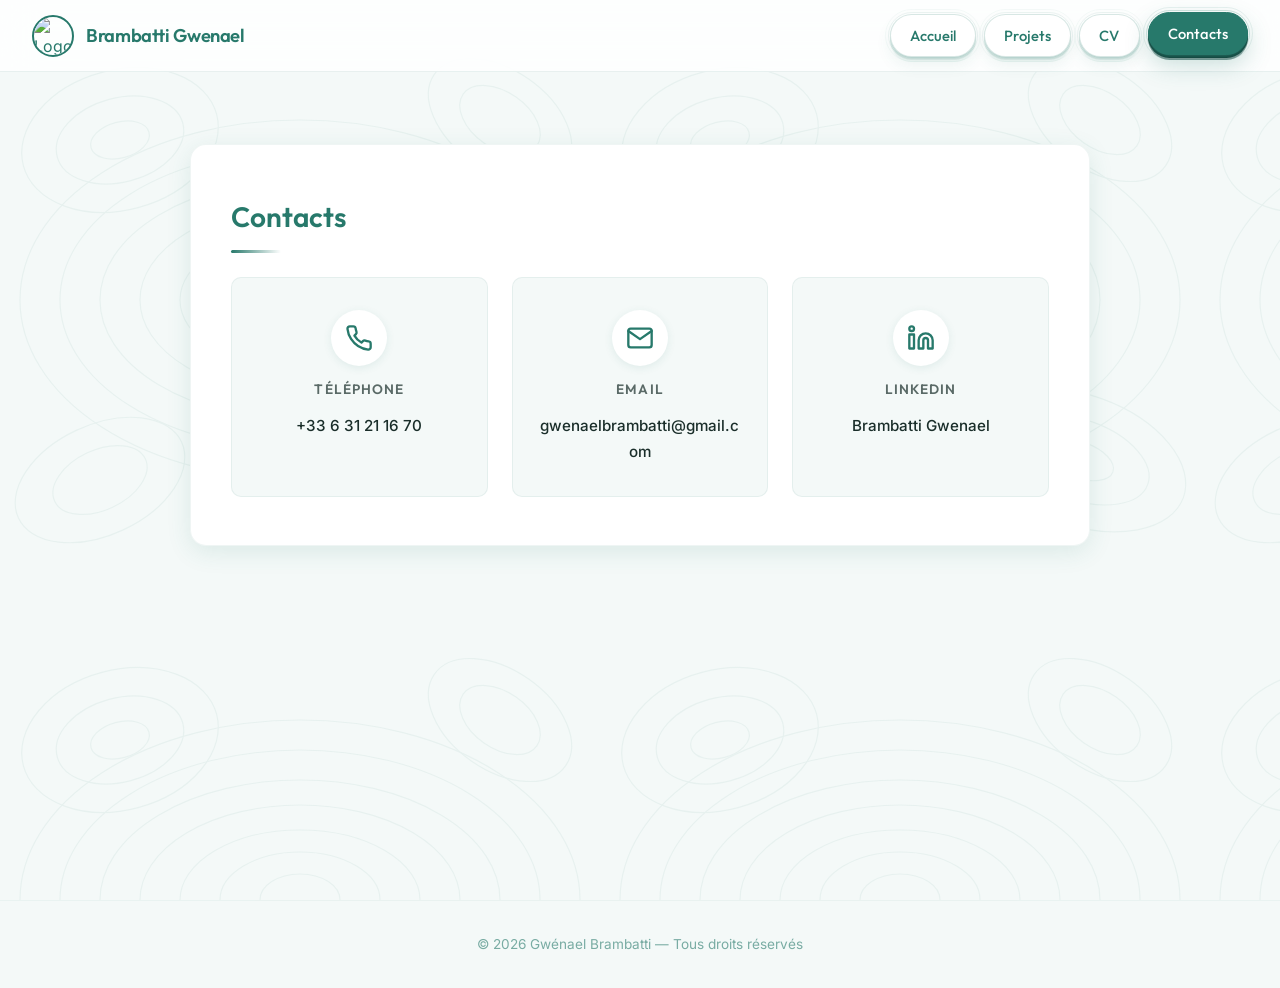
==== contacts.html @ aa177677 "update" ====
<!DOCTYPE html>
<html lang="fr">
<head>
  <meta charset="UTF-8">
  <meta name="viewport" content="width=device-width, initial-scale=1.0">
  <meta name="description" content="Contactez Gwénael Brambatti — Géomaticien spécialisé en analyse spatiale et cartographie.">
  <meta name="keywords" content="contact géomaticien, Gwénael Brambatti, LinkedIn, email">
  <meta name="author" content="Gwénael Brambatti">
  <title>Contacts — Gwénael Brambatti</title>
  <link rel="icon" href="Logo Gwen web.ico" type="image/x-icon">
  <link rel="preconnect" href="https://fonts.googleapis.com">
  <link rel="preconnect" href="https://fonts.gstatic.com" crossorigin>
  <link href="https://fonts.googleapis.com/css2?family=Inter:wght@300;400;500;600;700&family=Outfit:wght@300;400;500;600;700&display=swap" rel="stylesheet">
  <link rel="stylesheet" href="style.css">
</head>
<body>

  <!-- ============ HEADER / NAVIGATION ============ -->
  <header class="site-header" id="site-header">
    <div class="header-inner">
      <a href="index.html" class="logo-group">
        <img src="Logo.png" alt="Logo Gwénael Brambatti" class="logo-img">
        <span class="logo-name">Brambatti Gwenael</span>
      </a>

      <button class="hamburger" id="hamburger-btn" aria-label="Ouvrir le menu" aria-expanded="false">
        <span class="hamburger-line"></span>
        <span class="hamburger-line"></span>
        <span class="hamburger-line"></span>
      </button>

      <nav class="main-nav" id="main-nav">
        <ul class="nav-list">
          <li><a href="index.html" class="nav-link topo-btn">Accueil</a></li>
          <li><a href="projets.html" class="nav-link topo-btn">Projets</a></li>
          <li><a href="cv.html" class="nav-link topo-btn">CV</a></li>
          <li><a href="contacts.html" class="nav-link topo-btn active">Contacts</a></li>
        </ul>
      </nav>
    </div>
  </header>

  <main>

    <!-- ============ CONTACTS ============ -->
    <section id="contacts" class="section section-contacts">

      <div class="segment slide-left" data-reveal>
        <div class="segment-inner">
          <h2 class="segment-title">Contacts</h2>
          <div class="segment-body">
            <div class="contacts-grid">

              <a href="tel:+33631211670" class="contact-card" id="contact-phone">
                <div class="contact-icon">
                  <svg width="28" height="28" viewBox="0 0 24 24" fill="none" stroke="currentColor" stroke-width="2" stroke-linecap="round" stroke-linejoin="round"><path d="M22 16.92v3a2 2 0 0 1-2.18 2 19.79 19.79 0 0 1-8.63-3.07 19.5 19.5 0 0 1-6-6A19.79 19.79 0 0 1 2.12 4.18 2 2 0 0 1 4.11 2h3a2 2 0 0 1 2 1.72c.127.96.361 1.903.7 2.81a2 2 0 0 1-.45 2.11L8.09 9.91a16 16 0 0 0 6 6l1.27-1.27a2 2 0 0 1 2.11-.45c.907.339 1.85.573 2.81.7A2 2 0 0 1 22 16.92z"/></svg>
                </div>
                <span class="contact-label">Téléphone</span>
                <span class="contact-value">+33 6 31 21 16 70</span>
              </a>

              <a href="mailto:gwenaelbrambatti@gmail.com" class="contact-card" id="contact-email">
                <div class="contact-icon">
                  <svg width="28" height="28" viewBox="0 0 24 24" fill="none" stroke="currentColor" stroke-width="2" stroke-linecap="round" stroke-linejoin="round"><path d="M4 4h16c1.1 0 2 .9 2 2v12c0 1.1-.9 2-2 2H4c-1.1 0-2-.9-2-2V6c0-1.1.9-2 2-2z"/><polyline points="22,6 12,13 2,6"/></svg>
                </div>
                <span class="contact-label">Email</span>
                <span class="contact-value">gwenaelbrambatti@gmail.com</span>
              </a>

              <a href="https://www.linkedin.com/in/gw%C3%A9na%C3%ABl-brambatti-621505210" target="_blank" rel="noopener noreferrer" class="contact-card" id="contact-linkedin">
                <div class="contact-icon">
                  <svg width="28" height="28" viewBox="0 0 24 24" fill="none" stroke="currentColor" stroke-width="2" stroke-linecap="round" stroke-linejoin="round"><path d="M16 8a6 6 0 0 1 6 6v7h-4v-7a2 2 0 0 0-4 0v7h-4v-7a6 6 0 0 1 6-6z"/><rect x="2" y="9" width="4" height="12"/><circle cx="4" cy="4" r="2"/></svg>
                </div>
                <span class="contact-label">LinkedIn</span>
                <span class="contact-value">Brambatti Gwenael</span>
              </a>

            </div>
          </div>
        </div>
      </div>
    </section>

  </main>

  <!-- ============ FOOTER ============ -->
  <footer class="site-footer">
    <p>&copy; 2026 Gwénael Brambatti — Tous droits réservés</p>
  </footer>

  <script src="script.js"></script>
</body>
</html>
---- style.css ----
/* ======================================================
   GWÉNAEL BRAMBATTI — PORTFOLIO GÉOMATIQUE
   Palette : #27796b (vert canard) + blanc
   ====================================================== */

/* ---------- RESET & BASE ---------- */
*, *::before, *::after {
  margin: 0;
  padding: 0;
  box-sizing: border-box;
}

:root {
  --teal: #27796b;
  --teal-dark: #1d5c52;
  --teal-darker: #154a42;
  --teal-light: #33a08d;
  --teal-glass: rgba(39, 121, 107, 0.12);
  --white: #ffffff;
  --off-white: #f4f9f8;
  --text: #1a2e2a;
  --shadow-sm: 0 2px 8px rgba(39, 121, 107, 0.10);
  --shadow-md: 0 6px 24px rgba(39, 121, 107, 0.12);
  --shadow-lg: 0 12px 48px rgba(39, 121, 107, 0.16);
  --radius: 16px;
  --radius-sm: 10px;
  --transition: 0.35s cubic-bezier(0.4, 0, 0.2, 1);
  --header-h: 72px;
}

html {
  scroll-behavior: smooth;
  scroll-padding-top: var(--header-h);
}

body {
  font-family: 'Inter', system-ui, -apple-system, sans-serif;
  color: var(--text);
  background-color: var(--off-white);
  line-height: 1.7;
  overflow-x: clip;
}

/* ---------- TOPOGRAPHIC BACKGROUND ---------- */
body::before {
  content: '';
  position: fixed;
  inset: 0;
  z-index: -1;
  opacity: 0.06;
  background-image: url("data:image/svg+xml,%3Csvg xmlns='http://www.w3.org/2000/svg' width='600' height='600' viewBox='0 0 600 600'%3E%3Cg fill='none' stroke='%2327796b' stroke-width='1.2'%3E%3Cellipse cx='300' cy='300' rx='280' ry='180'/%3E%3Cellipse cx='300' cy='300' rx='240' ry='150'/%3E%3Cellipse cx='300' cy='300' rx='200' ry='120'/%3E%3Cellipse cx='300' cy='300' rx='160' ry='95'/%3E%3Cellipse cx='300' cy='300' rx='120' ry='70'/%3E%3Cellipse cx='300' cy='300' rx='80' ry='48'/%3E%3Cellipse cx='300' cy='300' rx='40' ry='26'/%3E%3Cellipse cx='120' cy='140' rx='100' ry='70' transform='rotate(-15 120 140)'/%3E%3Cellipse cx='120' cy='140' rx='65' ry='42' transform='rotate(-15 120 140)'/%3E%3Cellipse cx='120' cy='140' rx='30' ry='18' transform='rotate(-15 120 140)'/%3E%3Cellipse cx='480' cy='460' rx='110' ry='65' transform='rotate(20 480 460)'/%3E%3Cellipse cx='480' cy='460' rx='72' ry='40' transform='rotate(20 480 460)'/%3E%3Cellipse cx='480' cy='460' rx='35' ry='18' transform='rotate(20 480 460)'/%3E%3Cellipse cx='500' cy='120' rx='80' ry='50' transform='rotate(35 500 120)'/%3E%3Cellipse cx='500' cy='120' rx='45' ry='28' transform='rotate(35 500 120)'/%3E%3Cellipse cx='100' cy='480' rx='90' ry='55' transform='rotate(-25 100 480)'/%3E%3Cellipse cx='100' cy='480' rx='50' ry='30' transform='rotate(-25 100 480)'/%3E%3C/g%3E%3C/svg%3E");
  background-size: 600px 600px;
}

/* ---------- HEADER ---------- */
.site-header {
  position: fixed;
  top: 0;
  left: 0;
  right: 0;
  z-index: 1000;
  height: var(--header-h);
  background: rgba(255, 255, 255, 0.82);
  backdrop-filter: blur(18px) saturate(180%);
  -webkit-backdrop-filter: blur(18px) saturate(180%);
  border-bottom: 1px solid rgba(39, 121, 107, 0.10);
  transition: box-shadow var(--transition), background var(--transition);
}

.site-header.scrolled {
  box-shadow: 0 4px 24px rgba(39, 121, 107, 0.12);
  background: rgba(255, 255, 255, 0.94);
}

.header-inner {
  max-width: 1280px;
  margin: 0 auto;
  height: 100%;
  padding: 0 2rem;
  display: flex;
  align-items: center;
  justify-content: space-between;
}

/* Logo */
.logo-group {
  display: flex;
  align-items: center;
  gap: 0.75rem;
  text-decoration: none;
  color: var(--teal);
  flex-shrink: 0;
}

.logo-img {
  width: 42px;
  height: 42px;
  border-radius: 50%;
  object-fit: cover;
  border: 2px solid var(--teal);
  transition: transform var(--transition);
}

.logo-group:hover .logo-img {
  transform: rotate(15deg) scale(1.08);
}

.logo-name {
  font-family: 'Outfit', sans-serif;
  font-size: 1.15rem;
  font-weight: 600;
  letter-spacing: -0.02em;
}

/* Nav */
.nav-list {
  display: flex;
  gap: 0.5rem;
  list-style: none;
}

/* ---- TOPOGRAPHIC 3D BUTTONS ---- */
.topo-btn {
  position: relative;
  display: inline-block;
  padding: 0.5rem 1.2rem;
  font-family: 'Outfit', sans-serif;
  font-size: 0.92rem;
  font-weight: 500;
  color: var(--teal);
  text-decoration: none;
  background: var(--white);
  border-radius: 30px;
  cursor: pointer;
  transition: all var(--transition);
  /* Multi-layered contour-line shadow for 3D topo effect */
  box-shadow:
    0 1px 0 0 rgba(39, 121, 107, 0.15),
    0 3px 0 0 rgba(39, 121, 107, 0.10),
    0 5px 0 0 rgba(39, 121, 107, 0.06),
    0 8px 16px rgba(39, 121, 107, 0.08);
  border: 1.5px solid rgba(39, 121, 107, 0.18);
}

.topo-btn::before {
  content: '';
  position: absolute;
  inset: -3px;
  border-radius: 33px;
  border: 1px solid rgba(39, 121, 107, 0.08);
  pointer-events: none;
  transition: all var(--transition);
}

.topo-btn::after {
  content: '';
  position: absolute;
  inset: -6px;
  border-radius: 36px;
  border: 1px solid rgba(39, 121, 107, 0.04);
  pointer-events: none;
  transition: all var(--transition);
}

.topo-btn:hover,
.topo-btn.active {
  color: var(--white);
  background: var(--teal);
  border-color: var(--teal);
  box-shadow:
    0 1px 0 0 var(--teal-dark),
    0 3px 0 0 var(--teal-darker),
    0 5px 0 0 rgba(21, 74, 66, 0.5),
    0 10px 24px rgba(39, 121, 107, 0.25);
  transform: translateY(-2px);
}

.topo-btn:hover::before,
.topo-btn.active::before {
  border-color: rgba(39, 121, 107, 0.2);
}

.topo-btn:hover::after,
.topo-btn.active::after {
  border-color: rgba(39, 121, 107, 0.1);
}

.topo-btn:active {
  transform: translateY(0);
  box-shadow:
    0 1px 0 0 var(--teal-dark),
    0 2px 0 0 var(--teal-darker),
    0 4px 12px rgba(39, 121, 107, 0.18);
}

/* ---------- HAMBURGER ---------- */
.hamburger {
  display: none;
  flex-direction: column;
  justify-content: center;
  gap: 5px;
  width: 36px;
  height: 36px;
  background: none;
  border: none;
  cursor: pointer;
  padding: 4px;
  z-index: 1100;
}

.hamburger-line {
  display: block;
  width: 100%;
  height: 2.5px;
  background: var(--teal);
  border-radius: 2px;
  transition: all 0.3s ease;
  transform-origin: center;
}

.hamburger.open .hamburger-line:nth-child(1) {
  transform: rotate(45deg) translate(5px, 5px);
}

.hamburger.open .hamburger-line:nth-child(2) {
  opacity: 0;
}

.hamburger.open .hamburger-line:nth-child(3) {
  transform: rotate(-45deg) translate(5px, -5px);
}

/* ---------- SECTIONS ---------- */
.section {
  min-height: 100vh;
  padding: 6rem 2rem 4rem;
  display: flex;
  flex-direction: column;
  align-items: center;
  overflow-x: clip;
}

.section:first-of-type {
  padding-top: calc(var(--header-h) + 2rem);
}

/* ---------- HERO ---------- */
.hero {
  display: flex;
  align-items: center;
  justify-content: center;
  text-align: center;
  padding: 4rem 1rem 3rem;
  width: 100%;
}

.hero-content {
  animation: heroFadeIn 1.2s ease-out forwards;
}

.hero-title {
  font-family: 'Outfit', sans-serif;
  font-size: clamp(2.4rem, 6vw, 4.5rem);
  font-weight: 700;
  color: var(--teal);
  letter-spacing: -0.03em;
  line-height: 1.15;
}

.hero-title .accent {
  display: block;
  background: linear-gradient(135deg, var(--teal), var(--teal-light));
  -webkit-background-clip: text;
  background-clip: text;
  -webkit-text-fill-color: transparent;
}

.hero-subtitle {
  margin-top: 1rem;
  font-size: clamp(1rem, 2.5vw, 1.35rem);
  font-weight: 300;
  color: var(--teal-dark);
  letter-spacing: 0.12em;
  text-transform: uppercase;
}

.hero-divider {
  margin: 2rem auto 0;
  width: 80px;
  height: 3px;
  background: linear-gradient(90deg, transparent, var(--teal), transparent);
  border-radius: 4px;
}

@keyframes heroFadeIn {
  from {
    opacity: 0;
    transform: translateY(40px);
  }
  to {
    opacity: 1;
    transform: translateY(0);
  }
}

/* ---------- SEGMENTS (Scroll Reveal Containers) ---------- */
.segment {
  width: 100%;
  max-width: 900px;
  margin: 2.5rem auto;
  will-change: transform, opacity;
  transition: transform 0.9s cubic-bezier(0.22, 1, 0.36, 1),
              opacity 0.9s cubic-bezier(0.22, 1, 0.36, 1);
}

/* Initial states — off-screen */
.slide-left {
  transform: translateX(-80px);
  opacity: 0;
}

.slide-right {
  transform: translateX(80px);
  opacity: 0;
}

/* Revealed state */
.slide-left.visible,
.slide-right.visible {
  transform: translateX(0);
  opacity: 1;
}

.segment-inner {
  background: var(--white);
  border-radius: var(--radius);
  padding: 3rem 2.5rem;
  box-shadow: var(--shadow-md);
  border: 1px solid rgba(39, 121, 107, 0.07);
  transition: box-shadow var(--transition), transform var(--transition);
}

.segment-inner:hover {
  box-shadow: var(--shadow-lg);
  transform: translateY(-4px);
}

.segment-title {
  font-family: 'Outfit', sans-serif;
  font-size: 1.75rem;
  font-weight: 600;
  color: var(--teal);
  margin-bottom: 1.5rem;
  position: relative;
  padding-bottom: 0.75rem;
}

.segment-title::after {
  content: '';
  position: absolute;
  bottom: 0;
  left: 0;
  width: 50px;
  height: 3px;
  background: linear-gradient(90deg, var(--teal), transparent);
  border-radius: 4px;
}

.segment-body p {
  margin-bottom: 1rem;
  font-size: 1.02rem;
  color: var(--text);
  line-height: 1.8;
}

.segment-body p:last-child {
  margin-bottom: 0;
}

/* ---------- CLICKABLE SEGMENT TITLE LINK ---------- */
.segment-title-link {
  text-decoration: none;
  color: inherit;
  display: block;
}

.segment-title-link .segment-title {
  transition: color var(--transition);
  cursor: pointer;
}

.segment-title-link .segment-title::before {
  content: '';
  display: inline-block;
  width: 0;
  transition: width 0.3s ease, margin 0.3s ease;
}

.segment-title-link:hover .segment-title {
  color: var(--teal-light);
}

.segment-title-link:hover .segment-title::after {
  content: ' →';
  font-weight: 300;
}

/* ---------- PROJECT CARD ---------- */
.project-card {
  overflow: hidden;
}

.project-img-wrapper {
  width: 100%;
  border-radius: var(--radius-sm);
  overflow: hidden;
  margin-bottom: 1.5rem;
  box-shadow: var(--shadow-sm);
  border: 1px solid rgba(39, 121, 107, 0.08);
}

.project-img {
  width: 100%;
  height: auto;
  display: block;
  transition: transform 0.6s cubic-bezier(0.22, 1, 0.36, 1);
}

.project-img-wrapper:hover .project-img {
  transform: scale(1.03);
}

.project-description {
  font-size: 1.02rem;
  color: var(--text);
  line-height: 1.8;
}

/* ---------- CV ---------- */
.cv-content {
  text-align: center;
}

.cv-image-wrapper {
  width: 100%;
  max-width: 700px;
  margin: 0 auto 2rem;
  border-radius: var(--radius-sm);
  overflow: hidden;
  box-shadow:
    0 4px 12px rgba(39, 121, 107, 0.10),
    0 12px 40px rgba(39, 121, 107, 0.08);
  border: 1px solid rgba(39, 121, 107, 0.08);
}

.cv-image {
  width: 100%;
  height: auto;
  display: block;
}

.btn-download {
  display: inline-flex;
  align-items: center;
  gap: 0.6rem;
  padding: 0.9rem 2rem;
  font-family: 'Outfit', sans-serif;
  font-size: 1.05rem;
  font-weight: 600;
  color: var(--white);
  background: var(--teal);
  text-decoration: none;
  border-radius: 50px;
  transition: all var(--transition);
  box-shadow:
    0 2px 0 0 var(--teal-dark),
    0 4px 0 0 var(--teal-darker),
    0 8px 20px rgba(39, 121, 107, 0.20);
}

.btn-download:hover {
  background: var(--teal-dark);
  transform: translateY(-3px);
  box-shadow:
    0 3px 0 0 var(--teal-darker),
    0 6px 0 0 rgba(21, 74, 66, 0.5),
    0 12px 28px rgba(39, 121, 107, 0.28);
}

.btn-download:active {
  transform: translateY(0);
  box-shadow:
    0 1px 0 0 var(--teal-dark),
    0 2px 8px rgba(39, 121, 107, 0.15);
}

/* ---------- CONTACTS GRID ---------- */
.contacts-grid {
  display: grid;
  grid-template-columns: repeat(auto-fit, minmax(220px, 1fr));
  gap: 1.5rem;
}

.contact-card {
  display: flex;
  flex-direction: column;
  align-items: center;
  gap: 0.75rem;
  padding: 2rem 1.5rem;
  background: var(--off-white);
  border-radius: var(--radius-sm);
  text-decoration: none;
  color: var(--text);
  border: 1px solid rgba(39, 121, 107, 0.08);
  transition: all var(--transition);
}

.contact-card:hover {
  background: var(--teal);
  color: var(--white);
  transform: translateY(-6px);
  box-shadow: var(--shadow-lg);
}

.contact-icon {
  width: 56px;
  height: 56px;
  display: flex;
  align-items: center;
  justify-content: center;
  background: var(--white);
  border-radius: 50%;
  color: var(--teal);
  box-shadow: var(--shadow-sm);
  transition: all var(--transition);
}

.contact-card:hover .contact-icon {
  background: rgba(255, 255, 255, 0.2);
  color: var(--white);
}

.contact-label {
  font-family: 'Outfit', sans-serif;
  font-size: 0.85rem;
  font-weight: 600;
  text-transform: uppercase;
  letter-spacing: 0.08em;
  opacity: 0.7;
}

.contact-value {
  font-size: 0.95rem;
  font-weight: 500;
  text-align: center;
  word-break: break-word;
}

/* ---------- FOOTER ---------- */
.site-footer {
  text-align: center;
  padding: 2rem 1rem;
  font-size: 0.85rem;
  color: var(--teal);
  opacity: 0.6;
  border-top: 1px solid rgba(39, 121, 107, 0.08);
}

/* ============ RESPONSIVE ============ */
@media (max-width: 768px) {

  :root {
    --header-h: 64px;
  }

  .hamburger {
    display: flex;
  }

  .main-nav {
    position: fixed;
    top: 0;
    right: 0;
    width: min(320px, 85vw);
    height: 100vh;
    background: rgba(255, 255, 255, 0.96);
    backdrop-filter: blur(20px);
    -webkit-backdrop-filter: blur(20px);
    padding: calc(var(--header-h) + 2rem) 2rem 2rem;
    transform: translateX(100%);
    transition: transform 0.4s cubic-bezier(0.4, 0, 0.2, 1);
    box-shadow: -8px 0 32px rgba(39, 121, 107, 0.12);
    z-index: 1050;
  }

  .main-nav.open {
    transform: translateX(0);
  }

  .nav-list {
    flex-direction: column;
    gap: 1rem;
  }

  .topo-btn {
    display: block;
    text-align: center;
    font-size: 1.1rem;
    padding: 0.85rem 1.5rem;
  }

  .logo-name {
    font-size: 1rem;
  }

  .section {
    padding: 4rem 1rem 3rem;
  }

  .segment-inner {
    padding: 2rem 1.5rem;
  }

  .hero-title {
    font-size: 2.2rem;
  }

  .contacts-grid {
    grid-template-columns: 1fr;
  }
}

@media (max-width: 480px) {
  .segment-inner {
    padding: 1.5rem 1.2rem;
  }

  .segment-title {
    font-size: 1.4rem;
  }

  .segment-body p {
    font-size: 0.95rem;
  }

  .logo-img {
    width: 34px;
    height: 34px;
  }
}

/* ---------- OVERLAY FOR MOBILE NAV ---------- */
.nav-overlay {
  display: none;
  position: fixed;
  inset: 0;
  background: rgba(39, 121, 107, 0.15);
  backdrop-filter: blur(4px);
  z-index: 1040;
  opacity: 0;
  transition: opacity 0.3s ease;
}

.nav-overlay.show {
  display: block;
  opacity: 1;
}

/* ---------- SMOOTH SCROLL INDICATOR ---------- */
@media (prefers-reduced-motion: reduce) {
  .slide-left,
  .slide-right {
    transform: none;
    opacity: 1;
  }

  .hero-content {
    animation: none;
  }
}
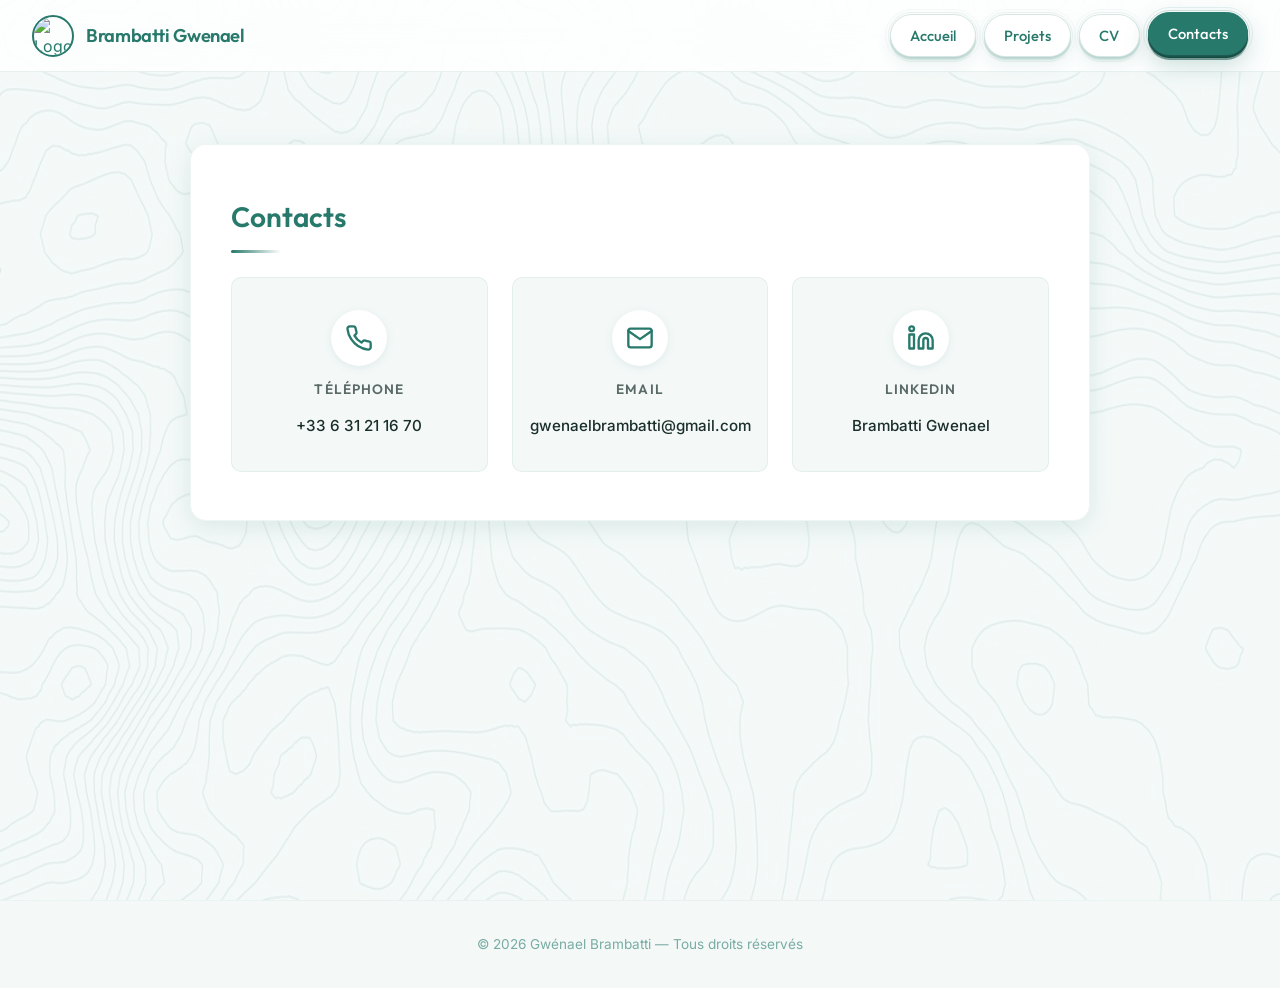
==== commit 420dbe56: "update p4.4" ====
--- a/contacts.html
+++ b/contacts.html
@@ -67,7 +67,7 @@
                 <span class="contact-value">gwenaelbrambatti@gmail.com</span>
               </a>
 
-              <a href="https://www.linkedin.com/in/gw%C3%A9na%C3%ABl-brambatti-621505210" target="_blank" rel="noopener noreferrer" class="contact-card" id="contact-linkedin">
+              <a href="https://www.linkedin.com/in/gwénael-brambatti-621505210/" target="_blank" rel="noopener noreferrer" class="contact-card" id="contact-linkedin">
                 <div class="contact-icon">
                   <svg width="28" height="28" viewBox="0 0 24 24" fill="none" stroke="currentColor" stroke-width="2" stroke-linecap="round" stroke-linejoin="round"><path d="M16 8a6 6 0 0 1 6 6v7h-4v-7a2 2 0 0 0-4 0v7h-4v-7a6 6 0 0 1 6-6z"/><rect x="2" y="9" width="4" height="12"/><circle cx="4" cy="4" r="2"/></svg>
                 </div>
--- a/style.css
+++ b/style.css
@@ -47,9 +47,11 @@
   position: fixed;
   inset: 0;
   z-index: -1;
-  opacity: 0.06;
-  background-image: url("data:image/svg+xml,%3Csvg xmlns='http://www.w3.org/2000/svg' width='600' height='600' viewBox='0 0 600 600'%3E%3Cg fill='none' stroke='%2327796b' stroke-width='1.2'%3E%3Cellipse cx='300' cy='300' rx='280' ry='180'/%3E%3Cellipse cx='300' cy='300' rx='240' ry='150'/%3E%3Cellipse cx='300' cy='300' rx='200' ry='120'/%3E%3Cellipse cx='300' cy='300' rx='160' ry='95'/%3E%3Cellipse cx='300' cy='300' rx='120' ry='70'/%3E%3Cellipse cx='300' cy='300' rx='80' ry='48'/%3E%3Cellipse cx='300' cy='300' rx='40' ry='26'/%3E%3Cellipse cx='120' cy='140' rx='100' ry='70' transform='rotate(-15 120 140)'/%3E%3Cellipse cx='120' cy='140' rx='65' ry='42' transform='rotate(-15 120 140)'/%3E%3Cellipse cx='120' cy='140' rx='30' ry='18' transform='rotate(-15 120 140)'/%3E%3Cellipse cx='480' cy='460' rx='110' ry='65' transform='rotate(20 480 460)'/%3E%3Cellipse cx='480' cy='460' rx='72' ry='40' transform='rotate(20 480 460)'/%3E%3Cellipse cx='480' cy='460' rx='35' ry='18' transform='rotate(20 480 460)'/%3E%3Cellipse cx='500' cy='120' rx='80' ry='50' transform='rotate(35 500 120)'/%3E%3Cellipse cx='500' cy='120' rx='45' ry='28' transform='rotate(35 500 120)'/%3E%3Cellipse cx='100' cy='480' rx='90' ry='55' transform='rotate(-25 100 480)'/%3E%3Cellipse cx='100' cy='480' rx='50' ry='30' transform='rotate(-25 100 480)'/%3E%3C/g%3E%3C/svg%3E");
-  background-size: 600px 600px;
+  opacity: 0.15;
+  background-image: url("Fond_site_vert.jpg");
+  background-size: 100% 100%;
+  background-position: center;
+  background-repeat: no-repeat;
 }
 
 /* ---------- HEADER ---------- */
@@ -58,7 +60,7 @@
   top: 0;
   left: 0;
   right: 0;
-  z-index: 1000;
+  z-index: 1100;
   height: var(--header-h);
   background: rgba(255, 255, 255, 0.82);
   backdrop-filter: blur(18px) saturate(180%);
@@ -313,6 +315,14 @@
               opacity 0.9s cubic-bezier(0.22, 1, 0.36, 1);
 }
 
+/* Reduced segment width for the projects page on desktop as requested */
+@media (min-width: 992px) {
+  .section-projets .segment {
+    max-width: 1540px;
+    width: 88%;
+  }
+}
+
 /* Initial states — off-screen */
 .slide-left {
   transform: translateX(-80px);
@@ -343,6 +353,11 @@
 .segment-inner:hover {
   box-shadow: var(--shadow-lg);
   transform: translateY(-4px);
+}
+
+.segment-inner.no-hover:hover {
+  transform: none;
+  box-shadow: var(--shadow-md);
 }
 
 .segment-title {
@@ -405,6 +420,87 @@
   font-weight: 300;
 }
 
+.segment-title-link.no-arrow:hover .segment-title::after {
+  content: '';
+}
+
+/* ---------- SOMMAIRE (TABLE OF CONTENTS) ---------- */
+.sommaire-list {
+  list-style: none;
+  padding: 0;
+}
+
+.sommaire-item {
+  display: flex;
+  align-items: flex-start;
+  gap: 0.75rem;
+  margin-bottom: 0.15rem;
+  font-weight: 400;
+  transition: transform var(--transition);
+}
+
+@media (max-width: 768px) {
+  .sommaire-item {
+    margin-bottom: 1rem;
+    padding: 1.2rem 1.2rem;
+    background: var(--white);
+    border-radius: var(--radius-sm);
+    box-shadow: 0 4px 20px rgba(39, 121, 107, 0.06);
+    border: 1px solid rgba(39, 121, 107, 0.1);
+    border-left: 4px solid var(--teal);
+    display: flex;
+    flex-direction: column;
+    gap: 0.4rem;
+    transition: transform var(--transition);
+  }
+
+  .sommaire-num {
+    font-size: 0.8rem;
+    color: var(--teal);
+    font-weight: 700;
+    text-transform: uppercase;
+    letter-spacing: 0.1em;
+  }
+
+  .sommaire-link {
+    font-size: 1.05rem;
+    line-height: 1.4;
+    text-decoration: none;
+    color: var(--text);
+  }
+}
+
+.sommaire-num {
+  min-width: 1.5rem;
+  flex-shrink: 0;
+  color: var(--teal);
+  font-weight: 600;
+}
+
+.sommaire-link {
+  text-decoration: underline;
+  text-underline-offset: 4px;
+  text-decoration-thickness: 1px;
+  color: var(--teal);
+  transition: all var(--transition);
+  font-weight: 500;
+}
+
+.sommaire-link:hover {
+  color: var(--teal-light);
+  text-decoration-color: var(--teal-light);
+}
+
+/* Compact summary segment */
+.segment-summary .segment-inner {
+  padding: 1.5rem 2.5rem;
+}
+
+.segment-summary .segment-title {
+  margin-bottom: 1rem;
+}
+
+
 /* ---------- PROJECT CARD ---------- */
 .project-card {
   overflow: hidden;
@@ -426,14 +522,21 @@
   transition: transform 0.6s cubic-bezier(0.22, 1, 0.36, 1);
 }
 
-.project-img-wrapper:hover .project-img {
-  transform: scale(1.03);
-}
+/* .project-img-wrapper:hover .project-img removed as requested */
+
 
 .project-description {
   font-size: 1.02rem;
   color: var(--text);
   line-height: 1.8;
+}
+
+/* Discrete project separator */
+.project-separator {
+  height: 1px;
+  width: 45%;
+  margin: 1.5rem auto;
+  background: linear-gradient(90deg, transparent, rgba(39, 121, 107, 0.15), transparent);
 }
 
 /* ---------- CV ---------- */
@@ -553,7 +656,7 @@
   font-size: 0.95rem;
   font-weight: 500;
   text-align: center;
-  word-break: break-word;
+  white-space: nowrap;
 }
 
 /* ---------- FOOTER ---------- */
@@ -583,9 +686,7 @@
     right: 0;
     width: min(320px, 85vw);
     height: 100vh;
-    background: rgba(255, 255, 255, 0.96);
-    backdrop-filter: blur(20px);
-    -webkit-backdrop-filter: blur(20px);
+    background: rgba(255, 255, 255, 0.98);
     padding: calc(var(--header-h) + 2rem) 2rem 2rem;
     transform: translateX(100%);
     transition: transform 0.4s cubic-bezier(0.4, 0, 0.2, 1);
@@ -632,7 +733,11 @@
 
 @media (max-width: 480px) {
   .segment-inner {
-    padding: 1.5rem 1.2rem;
+    padding: 1.5rem 1rem;
+  }
+  
+  .segment-summary .segment-inner {
+    padding: 1.25rem 0.75rem;
   }
 
   .segment-title {
@@ -641,6 +746,10 @@
 
   .segment-body p {
     font-size: 0.95rem;
+  }
+
+  .contact-value {
+    font-size: 0.8rem;
   }
 
   .logo-img {
@@ -654,8 +763,7 @@
   display: none;
   position: fixed;
   inset: 0;
-  background: rgba(39, 121, 107, 0.15);
-  backdrop-filter: blur(4px);
+  background: rgba(39, 121, 107, 0.1);
   z-index: 1040;
   opacity: 0;
   transition: opacity 0.3s ease;
@@ -678,3 +786,51 @@
     animation: none;
   }
 }
+
+/* ============ IMAGE ZOOM LIGHTBOX ============ */
+.zoom-overlay {
+  position: fixed;
+  inset: 0;
+  background: rgba(0, 0, 0, 0.88);
+  backdrop-filter: blur(8px);
+  z-index: 2000;
+  display: flex;
+  align-items: center;
+  justify-content: center;
+  cursor: zoom-out;
+  opacity: 0;
+  visibility: hidden;
+  transition: opacity 0.4s ease, visibility 0.4s ease;
+  padding: 2rem;
+}
+
+.zoom-overlay.active {
+  opacity: 1;
+  visibility: visible;
+}
+
+.zoom-overlay img {
+  max-width: 95%;
+  max-height: 95%;
+  object-fit: contain;
+  border-radius: 12px;
+  box-shadow: 0 20px 60px rgba(0, 0, 0, 0.6);
+  transform: scale(0.92);
+  transition: transform 0.4s cubic-bezier(0.16, 1, 0.3, 1);
+}
+
+.zoom-overlay.active img {
+  transform: scale(1);
+}
+
+.project-img {
+  cursor: zoom-in;
+}
+
+@media (prefers-reduced-motion: reduce) {
+  .zoom-overlay,
+  .zoom-overlay img {
+    transition: none;
+  }
+}
+
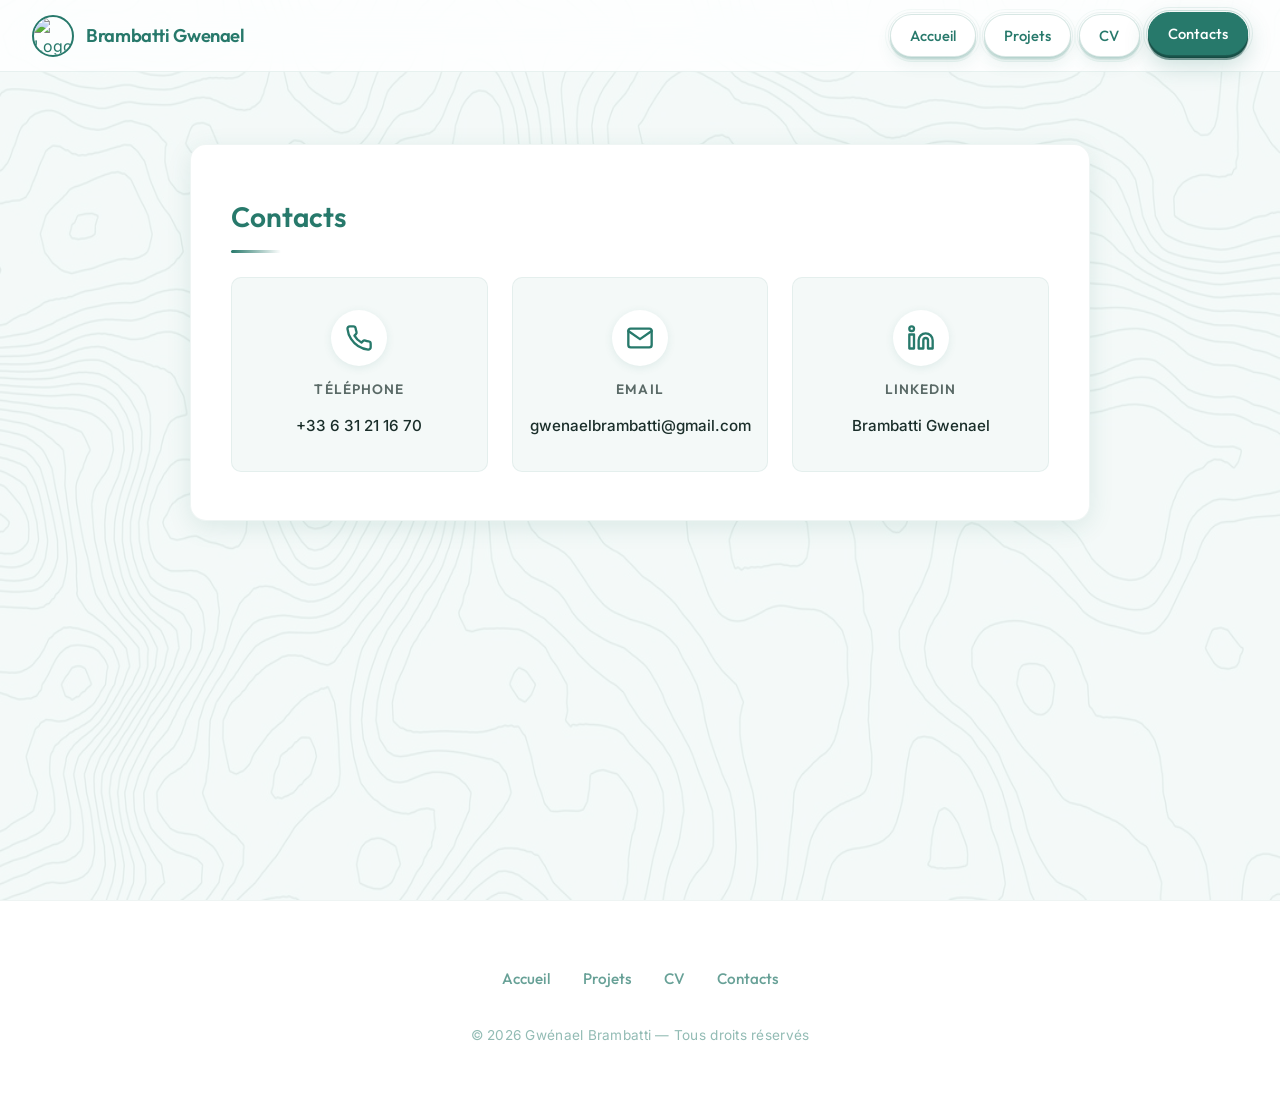
==== commit e1d2de80: "update test" ====
--- a/contacts.html
+++ b/contacts.html
@@ -6,8 +6,19 @@
   <meta name="description" content="Contactez Gwénael Brambatti — Géomaticien spécialisé en analyse spatiale et cartographie.">
   <meta name="keywords" content="contact géomaticien, Gwénael Brambatti, LinkedIn, email">
   <meta name="author" content="Gwénael Brambatti">
+
+  <!-- Open Graph -->
+  <meta property="og:type" content="website">
+  <meta property="og:title" content="Contacts — Gwénael Brambatti">
+  <meta property="og:description" content="Contactez Gwénael Brambatti — Géomaticien spécialisé en analyse spatiale et cartographie.">
+  <meta property="og:image" content="Logo.png">
+  <meta property="og:locale" content="fr_FR">
+  <meta name="twitter:card" content="summary_large_image">
+  <meta name="twitter:image" content="Logo.png">
+
   <title>Contacts — Gwénael Brambatti</title>
   <link rel="icon" href="Logo Gwen web.ico" type="image/x-icon">
+  <link rel="icon" href="Logo.png" type="image/png">
   <link rel="preconnect" href="https://fonts.googleapis.com">
   <link rel="preconnect" href="https://fonts.gstatic.com" crossorigin>
   <link href="https://fonts.googleapis.com/css2?family=Inter:wght@300;400;500;600;700&family=Outfit:wght@300;400;500;600;700&display=swap" rel="stylesheet">
@@ -85,8 +96,21 @@
 
   <!-- ============ FOOTER ============ -->
   <footer class="site-footer">
-    <p>&copy; 2026 Gwénael Brambatti — Tous droits réservés</p>
+    <div class="footer-inner">
+      <nav class="footer-nav">
+        <li><a href="index.html" class="footer-link">Accueil</a></li>
+        <li><a href="projets.html" class="footer-link">Projets</a></li>
+        <li><a href="cv.html" class="footer-link">CV</a></li>
+        <li><a href="contacts.html" class="footer-link">Contacts</a></li>
+      </nav>
+      <p class="footer-credit">&copy; 2026 Gwénael Brambatti — Tous droits réservés</p>
+    </div>
   </footer>
+
+  <!-- SCROLL TO TOP -->
+  <button class="scroll-to-top" id="scroll-to-top" aria-label="Retour en haut">
+    <svg width="24" height="24" viewBox="0 0 24 24" fill="none" stroke="currentColor" stroke-width="2.5" stroke-linecap="round" stroke-linejoin="round"><polyline points="18 15 12 9 6 15"/></svg>
+  </button>
 
   <script src="script.js"></script>
 </body>
--- a/style.css
+++ b/style.css
@@ -39,6 +39,12 @@
   background-color: var(--off-white);
   line-height: 1.7;
   overflow-x: clip;
+  opacity: 0;
+  transition: opacity 0.8s ease-in-out;
+}
+
+body.loaded {
+  opacity: 1;
 }
 
 /* ---------- TOPOGRAPHIC BACKGROUND ---------- */
@@ -284,6 +290,75 @@
   color: var(--teal-dark);
   letter-spacing: 0.12em;
   text-transform: uppercase;
+  min-height: 1.5em; /* Prevent layout jump */
+}
+
+/* Typing Cursor Effect */
+.typing-cursor::after {
+  content: '|';
+  margin-left: 2px;
+  animation: blink 1s step-end infinite;
+  color: var(--teal-light);
+}
+
+@keyframes blink {
+  from, to { opacity: 1; }
+  50% { opacity: 0; }
+}
+
+.hero-cta-group {
+  margin-top: 2.5rem;
+  display: flex;
+  gap: 1.25rem;
+  justify-content: center;
+  flex-wrap: wrap;
+  opacity: 0;
+  transform: translateY(20px);
+  animation: fadeInUp 0.8s ease-out 1.2s forwards;
+}
+
+@keyframes fadeInUp {
+  to {
+    opacity: 1;
+    transform: translateY(0);
+  }
+}
+
+.cta-btn {
+  display: inline-flex;
+  align-items: center;
+  gap: 0.5rem;
+  padding: 0.85rem 1.75rem;
+  font-family: 'Outfit', sans-serif;
+  font-weight: 600;
+  font-size: 0.95rem;
+  border-radius: 50px;
+  text-decoration: none;
+  transition: all var(--transition);
+}
+
+.cta-primary {
+  background: var(--teal);
+  color: var(--white);
+  box-shadow: 0 8px 20px rgba(39, 121, 107, 0.2);
+}
+
+.cta-primary:hover {
+  background: var(--teal-dark);
+  transform: translateY(-3px);
+  box-shadow: 0 12px 28px rgba(39, 121, 107, 0.28);
+}
+
+.cta-secondary {
+  background: var(--white);
+  color: var(--teal);
+  border: 1.5px solid var(--teal);
+}
+
+.cta-secondary:hover {
+  background: var(--off-white);
+  transform: translateY(-3px);
+  box-shadow: 0 8px 20px rgba(39, 121, 107, 0.1);
 }
 
 .hero-divider {
@@ -522,7 +597,7 @@
   transition: transform 0.6s cubic-bezier(0.22, 1, 0.36, 1);
 }
 
-/* .project-img-wrapper:hover .project-img removed as requested */
+/* REMOVED: .project-img-wrapper:hover .project-img as requested */
 
 
 .project-description {
@@ -659,14 +734,155 @@
   white-space: nowrap;
 }
 
+/* ---------- SKILLS GRID ---------- */
+.skills-grid {
+  display: grid;
+  grid-template-columns: repeat(auto-fit, minmax(280px, 1fr));
+  gap: 1.5rem;
+}
+
+.skill-card {
+  padding: 1.75rem;
+  background: var(--white);
+  border-radius: var(--radius);
+  border: 1px solid rgba(39, 121, 107, 0.1);
+  box-shadow: var(--shadow-sm);
+  transition: all var(--transition);
+}
+
+.skill-card:hover {
+  transform: translateY(-5px);
+  box-shadow: var(--shadow-lg);
+  border-color: var(--teal-light);
+}
+
+.skill-theme-title {
+  font-family: 'Outfit', sans-serif;
+  font-size: 1.15rem;
+  font-weight: 600;
+  color: var(--teal);
+  margin-bottom: 1.5rem;
+  padding-bottom: 0.75rem;
+  border-bottom: 2px solid var(--teal-glass);
+}
+
+.skill-items-list {
+  display: flex;
+  flex-direction: column;
+  gap: 1.2rem;
+}
+
+.skill-item {
+  display: flex;
+  align-items: center;
+  gap: 1rem;
+}
+
+.skill-logo-wrapper {
+  width: 32px;
+  height: 32px;
+  display: flex;
+  align-items: center;
+  justify-content: center;
+  flex-shrink: 0;
+  transition: all var(--transition);
+}
+
+.skill-card:hover .skill-logo-wrapper {
+  transform: scale(1.1);
+}
+
+.skill-logo-wrapper svg,
+.monochrome-logo {
+  width: 100%;
+  height: 100%;
+  object-fit: contain;
+  transition: all var(--transition);
+}
+
+.monochrome-logo {
+  filter: url(#tealify);
+  mix-blend-mode: multiply; /* Supprime le fond blanc des logos JPG/PNG */
+}
+
+.skill-name {
+  font-size: 1rem;
+  font-weight: 500;
+  color: var(--text);
+}
+
 /* ---------- FOOTER ---------- */
 .site-footer {
   text-align: center;
-  padding: 2rem 1rem;
+  padding: 4rem 1rem 3rem;
+  background: var(--white);
+  border-top: 1px solid rgba(39, 121, 107, 0.08);
+}
+
+.footer-nav {
+  display: flex;
+  justify-content: center;
+  gap: 2rem;
+  list-style: none;
+  margin-bottom: 2rem;
+}
+
+.footer-link {
+  text-decoration: none;
+  font-family: 'Outfit', sans-serif;
+  font-weight: 500;
+  font-size: 0.95rem;
+  color: var(--teal);
+  opacity: 0.7;
+  transition: opacity var(--transition), transform var(--transition);
+}
+
+.footer-link:hover {
+  opacity: 1;
+  transform: translateY(-2px);
+}
+
+.footer-credit {
   font-size: 0.85rem;
   color: var(--teal);
-  opacity: 0.6;
-  border-top: 1px solid rgba(39, 121, 107, 0.08);
+  opacity: 0.5;
+  letter-spacing: 0.02em;
+}
+
+/* ============ SCROLL TO TOP ============ */
+.scroll-to-top {
+  position: fixed;
+  bottom: 2rem;
+  right: 2rem;
+  width: 50px;
+  height: 50px;
+  background: var(--white);
+  color: var(--teal);
+  border: 1.5px solid rgba(39, 121, 107, 0.2);
+  border-radius: 50%;
+  display: flex;
+  align-items: center;
+  justify-content: center;
+  cursor: pointer;
+  z-index: 1000;
+  opacity: 0;
+  visibility: hidden;
+  transform: translateY(20px);
+  transition: all var(--transition);
+  box-shadow: 0 8px 20px rgba(39, 121, 107, 0.1);
+}
+
+.scroll-to-top.visible {
+  opacity: 1;
+  visibility: visible;
+  transform: translateY(0);
+}
+
+.scroll-to-top:hover {
+  background: var(--teal);
+  color: var(--white);
+  transform: scale(1.1) translateY(-2px);
+  box-shadow: 0 12px 28px rgba(39, 121, 107, 0.2);
 }
 
 /* ============ RESPONSIVE ============ */
@@ -834,3 +1050,29 @@
   }
 }
 
+/* ============ PROJECT TITLES HARMONIZATION (FORCED) ============ */
+.project-subtitle, 
+.segment-body h3 {
+  margin-top: 2.5rem;
+  margin-bottom: 1.25rem !important;
+  font-family: 'Outfit', sans-serif;
+  font-size: 1.4rem !important;
+  font-weight: 600 !important;
+  color: #27796b !important; /* HEX code strictly enforced */
+  letter-spacing: -0.01em;
+}
+
+.segment-body h3:first-child {
+  margin-top: 0 !important;
+}
+
+.project-inner-title,
+.segment-body h4 {
+  margin-top: 2rem !important;
+  margin-bottom: 1rem !important;
+  font-family: 'Outfit', sans-serif;
+  font-size: 1.2rem !important;
+  font-weight: 500 !important;
+  color: #27796b !important; /* HEX code strictly enforced */
+  letter-spacing: -0.01em;
+}
